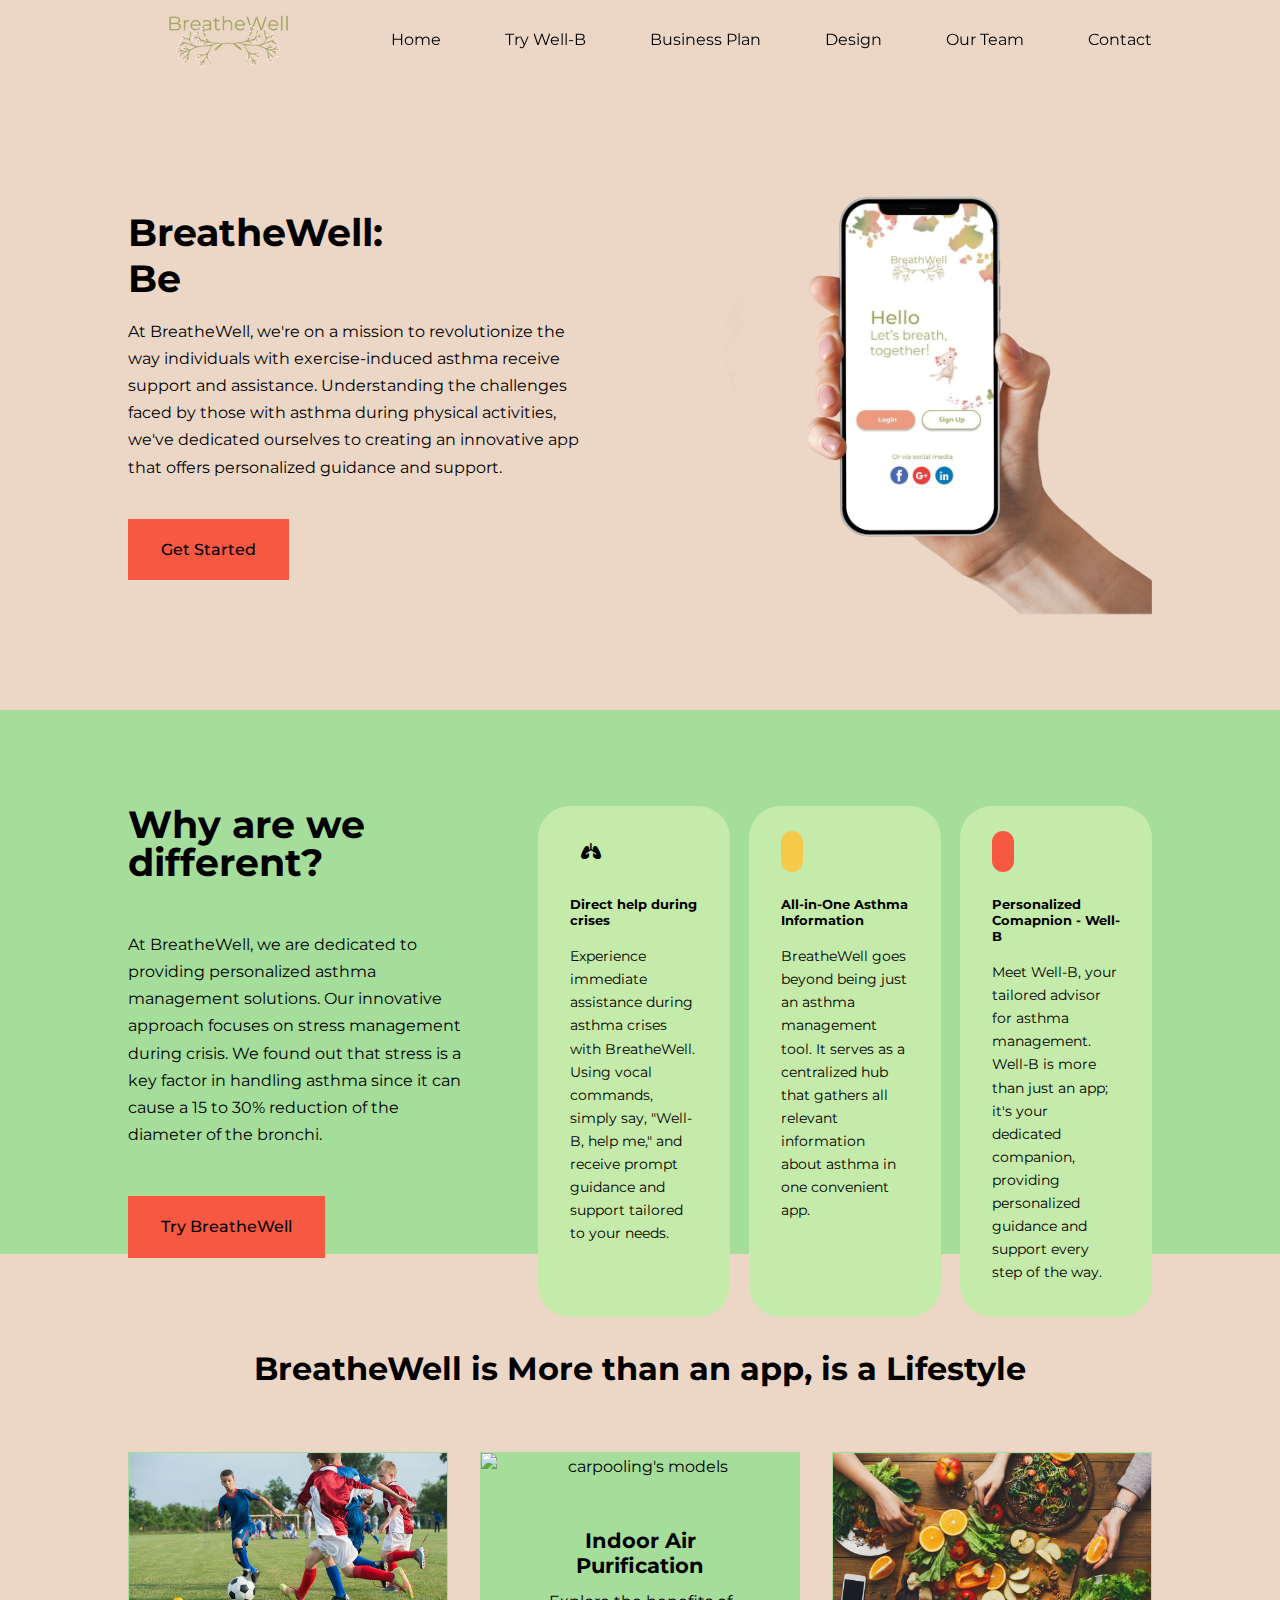
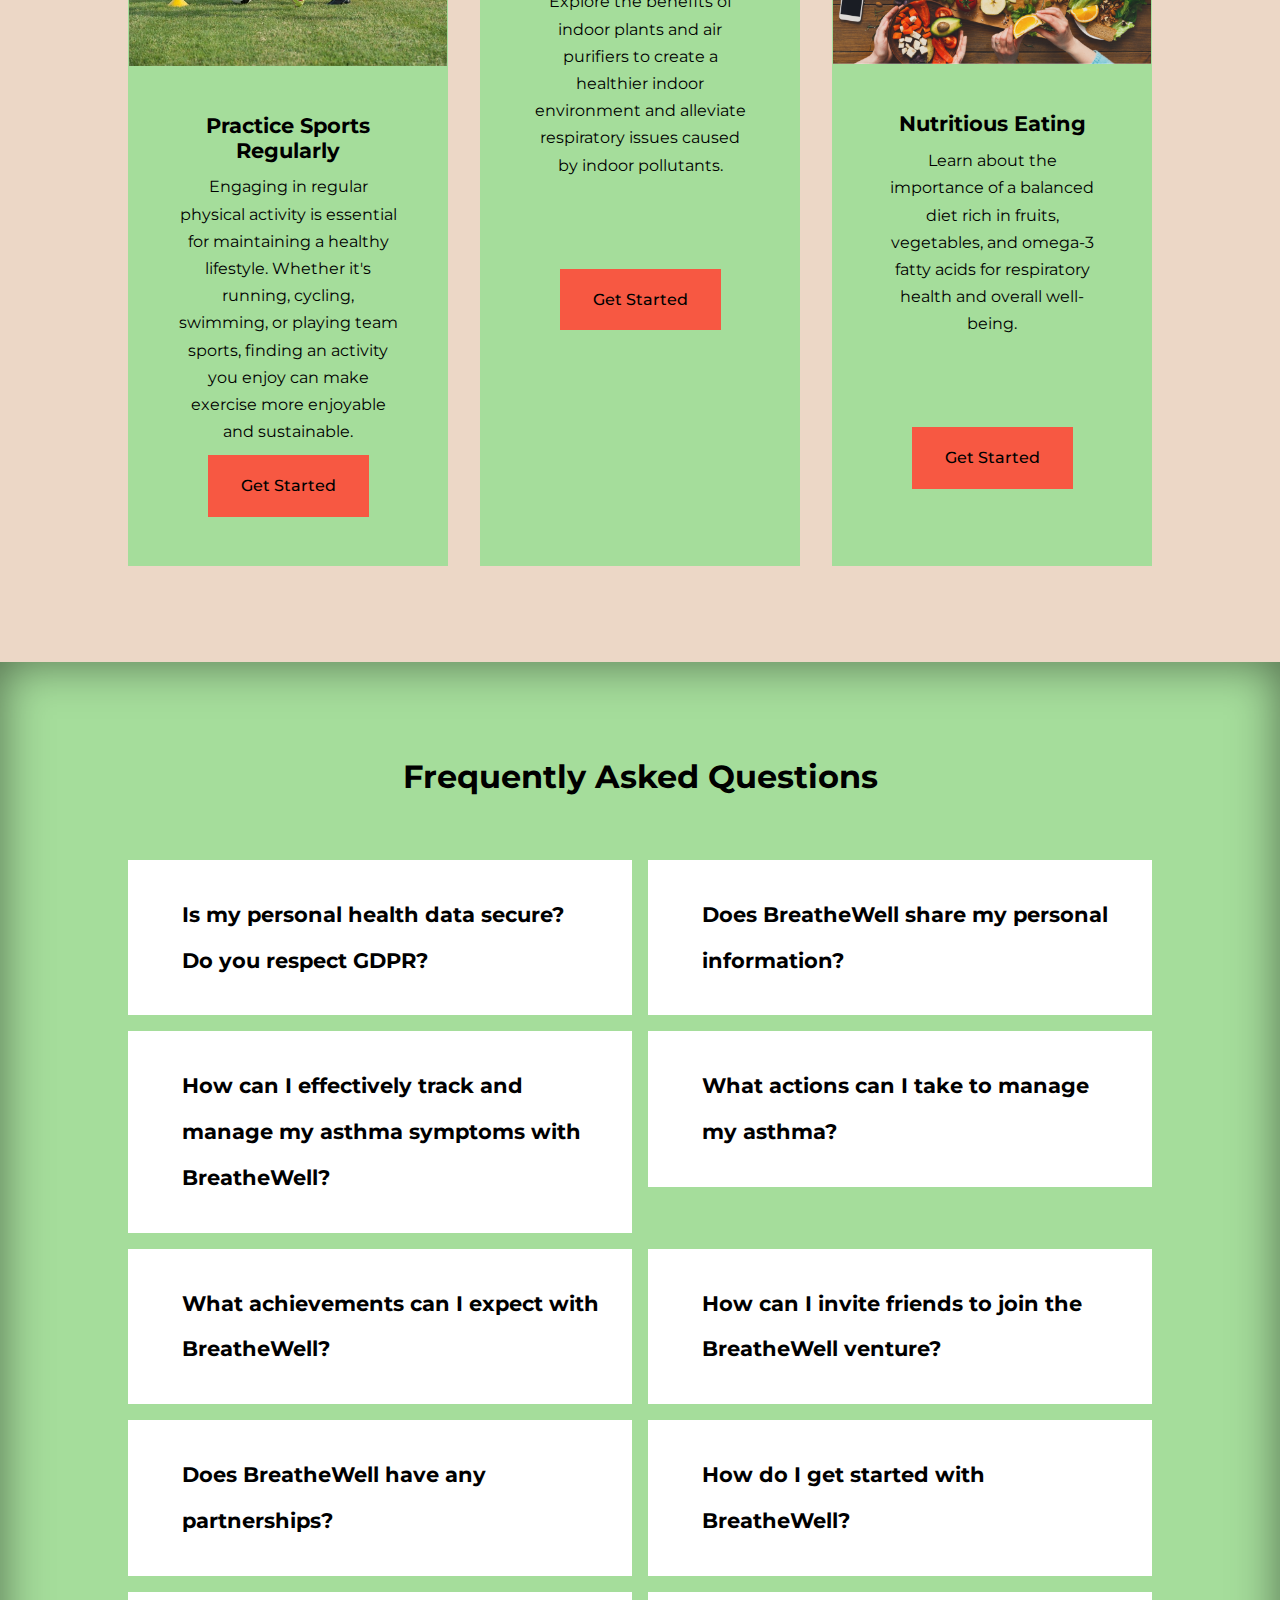
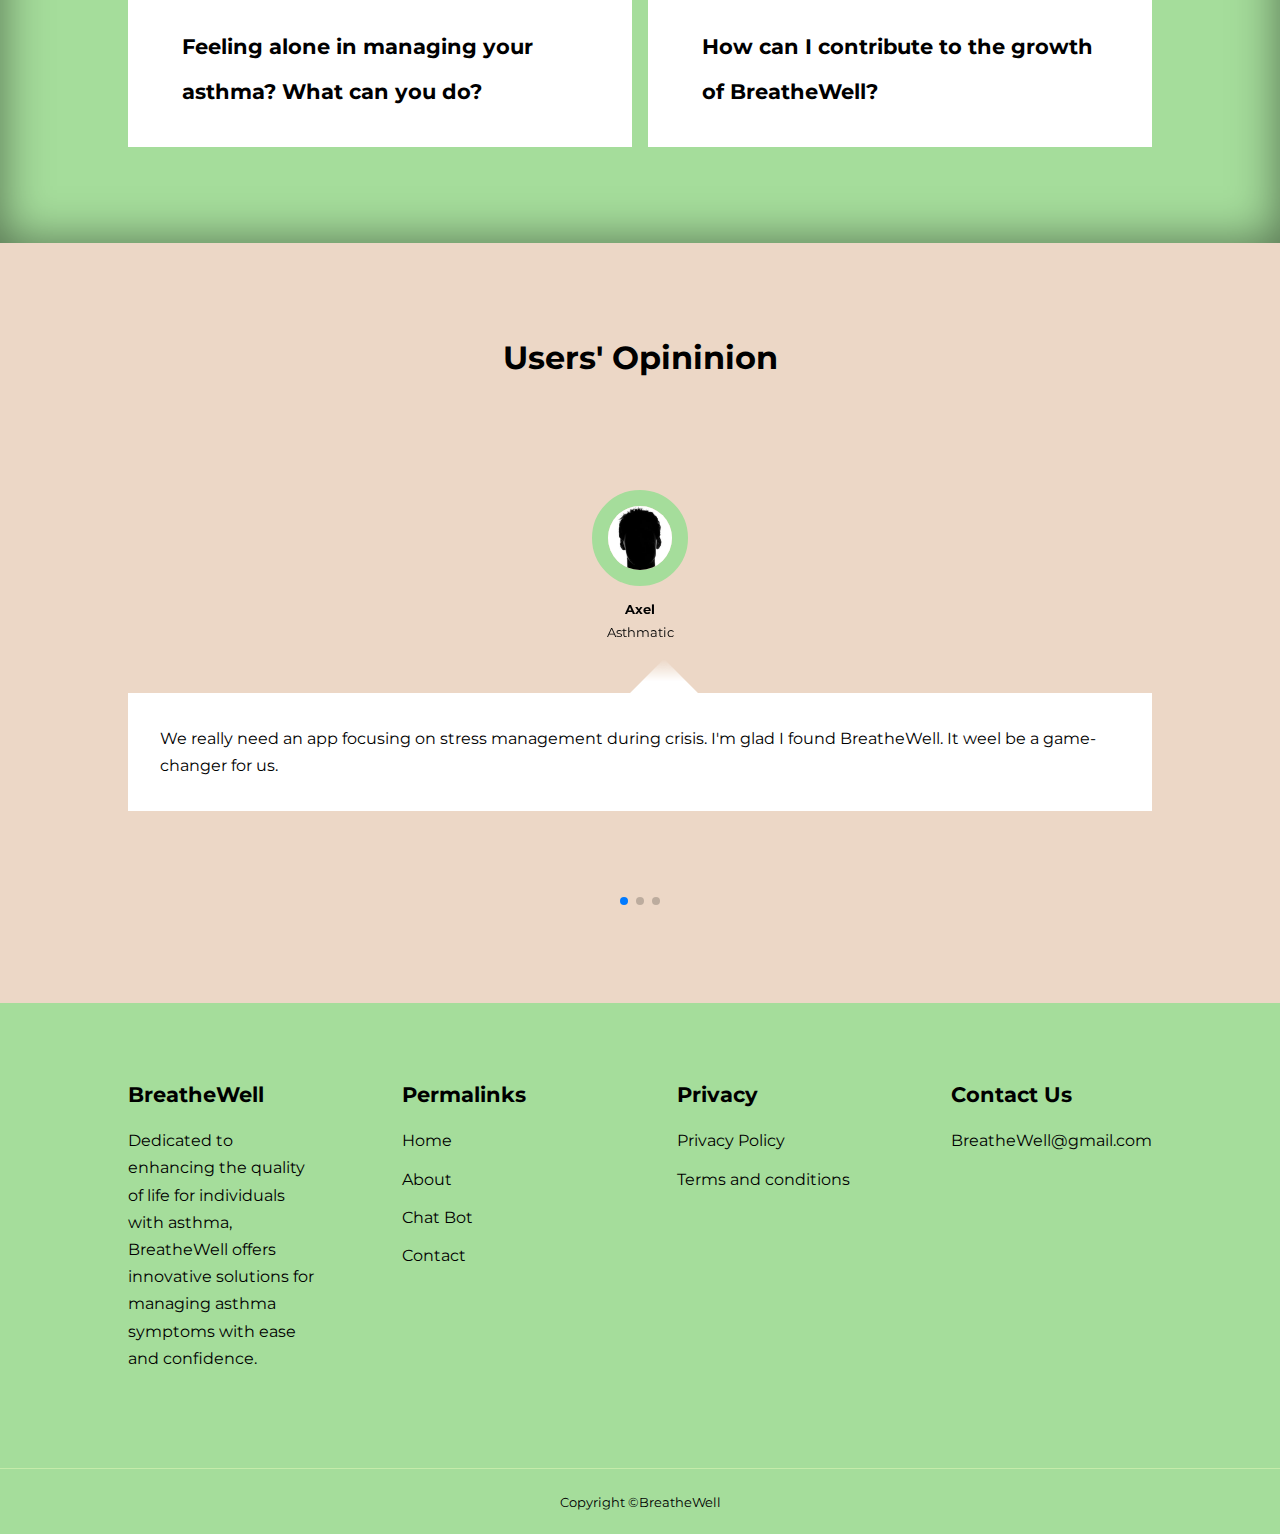
==== index.html @ 23c82743 "first commit" ====
<!DOCTYPE html>
<html lang="en">
<head>
    <meta charset="UTF-8">
    <meta http-equiv="X-UA-Compatible" content="IE=edge">
    <meta name="viewport" content="width=device-width, initial-scale=1.0">
    <title>BreatheWell Website</title>
    <link rel="shortcut icon" href="./images/illustrations/shortcutpic.png">

    <!-- INCONSCOUT CDN -->

    <link rel="stylesheet" href="https://unicons.iconscout.com/release/v4.0.0/css/line.css">
    <link rel="stylesheet" href="https://cdnjs.cloudflare.com/ajax/libs/font-awesome/5.15.4/css/all.min.css"/>


    <!-- GOOGLE FONTS -->

    <link rel="preconnect" href="https://fonts.googleapis.com">
    <link rel="preconnect" href="https://fonts.gstatic.com" crossorigin>
    <link href="https://fonts.googleapis.com/css2?family=Montserrat:wght@300;400;500;600;700;800;900&display=swap" rel="stylesheet">


    <!-- SWIPER JS -->

    <link rel="stylesheet" href="https://cdn.jsdelivr.net/npm/swiper@8/swiper-bundle.min.css"/>

    <link rel="stylesheet" href="./css/style.css?t=0">

    <!-- Style Backgroung Image ?-->

</head>
<body>

                          <!-- NAVBAR -->

    <nav>
        <div class="container nav__container">
            <a href="index.html"><img src="./images/illustrations/logo.png" alt="Description de la photo"> </a>
            <ul class="nav__menu">
                <li><a href="index.html">Home</a></li>
                <li><a href="actions.html">Try Well-B</a></li>
                <li><a href="businessplan.html">Business Plan</a></li>
                <li><a href="figma.html">Design</a></li>
                <li><a href="about.html">Our Team</a></li>
                <li><a href="contact.html">Contact</a></li>
            </ul>
            <button id="open-menu-btn"><i class="uil uil-ellipsis-h"></i></button>
            <button id="close-menu-btn"><i class="uil uil-multiply"></i></button>
        </div>
    </nav>


                        <!-- HEADER  -->

    <header>
        <div class="container header__container">
            <div class="header__left">
                <h1>BreatheWell: <br> Be <span class="auto-typing"></span></h1>
                <p>At BreatheWell, we're on a mission to revolutionize the way individuals with exercise-induced asthma receive support and assistance. Understanding the challenges faced by those with asthma during physical activities, we've dedicated ourselves to creating an innovative app that offers personalized guidance and support.
                </p>
                <a href="actions.html" class="btn btn-primary">Get Started</a>
            </div>

            <div class="header__right">
                <div class="header__right-image">
                    <img src="./images/illustrations/header-img.png" alt="image page principale">
                </div>
            </div>
        </div>
    </header> 

                        <!-- ABOUT BreathWell -->
    
                        <section class="categories">
                            <div class="container categories__container">
                                <div class="categories__left">
                                    <h1>Why are we different?</h1>
                                    <p>
                                        At BreatheWell, we are dedicated to providing personalized asthma management solutions. Our innovative approach focuses on stress management during crisis. We found out that stress is a key factor in handling asthma since it can cause a 15 to 30% reduction of the diameter of the bronchi.
                                    </p>
                                    <a href="try-breathwell.html" class="btn btn-primary">Try BreatheWell</a>
                                </div>
                                <div class="categories__right">
                                    <article class="category">
                                        <span class="category__icon"><i class="fas fa-lungs"></i> </span>
                                        <h5>Direct help during crises</h5>
                                        <p>
                                        Experience immediate assistance during asthma crises with BreatheWell. Using vocal commands, simply say, "Well-B, help me," and receive prompt guidance and support tailored to your needs.
                                    </article>
                                    <article class="category">
                                        <span class="category__icon"><i class="uil uil-heartbeat"></i></span>
                                        <h5>All-in-One Asthma Information</h5>
                                        <p>
                                            BreatheWell goes beyond being just an asthma management tool. It serves as a centralized hub that gathers all relevant information about asthma in one convenient app.
                                        </p>
                                    </article>
                                    <article class="category">
                                        <span class="category__icon"><i class="uil uil-heart"></i></span>
                                        <h5>Personalized Comapnion - Well-B</h5>
                                        <p>
                                            Meet Well-B, your tailored advisor for asthma management. Well-B is more than just an app; it's your dedicated companion, providing personalized guidance and support every step of the way.
                                        </p>
                                    </article>
                                </div>
                            </div>
                        </section>


                        <!-- ACTIONS -->


    <section class="actions">
        <h2>BreatheWell is More than an app, is a Lifestyle</h2>
        <div class="container actions__container">
            <artcile class="action">
                <div class="course__image">
                    <img src="./images/actions/Asphalte.jpg" alt="Asphalte's model">
                </div>
                <div class="action__info">
                    <h4 style="margin-bottom: 10px;">Practice Sports Regularly</h4>
                    <p style="margin-bottom: 10px;">Engaging in regular physical activity is essential for maintaining a healthy lifestyle. Whether it's running, cycling, swimming, or playing team sports, finding an activity you enjoy can make exercise more enjoyable and sustainable.</p>
                    <a href="actions.html" class="btn btn-primary">Get Started</a>
                </div>
            </artcile>

            <artcile class="action">
                <div class="course__image">
                    <img src="./images/actions/covoiturage.jpg" alt="carpooling's models">
                </div>
                <div class="action__info">
                    <h4 style="margin-bottom: 10px;" >Indoor Air Purification</h4>
                    <p style="margin-bottom: 90px;">Explore the benefits of indoor plants and air purifiers to create a healthier indoor environment and alleviate respiratory issues caused by indoor pollutants.</p>
                    <a href="actions.html" class="btn btn-primary">Get Started</a>
                </div>
            </artcile>

            <artcile class="action">
                <div class="course__image">
                    <img src="./images/actions/supermarket.jpg" alt="organic shop">
                </div>
                <div class="action__info">
                    <h4 style="margin-bottom: 10px;">Nutritious Eating</h4>
                    <p style="margin-bottom: 90px;">Learn about the importance of a balanced diet rich in fruits, vegetables, and omega-3 fatty acids for respiratory health and overall well-being.</p>
                    <a href="actions.html" class="btn btn-primary">Get Started</a>
                </div>
            </artcile>
        </div>
    </section>

                                          <!-- FAQ -->
    <section class="faqs">
        <h2>Frequently Asked Questions</h2>
        <div class="container faqs__container">
            <article class="faq">
                <div class="faq__icon"><i class="uil uil-plus-circle"></i></div>
                <div class="question__answer">
                    <h4>Is my personal health data secure? Do you respect GDPR?</h4>
                    <p>
                        Absolutely! We prioritize the security and privacy of your personal health data. Our platform follows stringent security measures to ensure that your information remains confidential and protected at all times.
                    </p>
                </div>
            </article>
    
            <article class="faq">
                <div class="faq__icon"><i class="uil uil-plus-circle"></i></div>
                <div class="question__answer">
                    <h4>Does BreatheWell share my personal information?</h4>
                    <p>
                        No, we do not share your personal information with third parties without your consent. Your privacy is our top priority, and we adhere to strict privacy policies to safeguard your data.
                    </p>
                </div>
            </article>
    
            <article class="faq">
                <div class="faq__icon"><i class="uil uil-plus-circle"></i></div>
                <div class="question__answer">
                    <h4>How can I effectively track and manage my asthma symptoms with BreatheWell?</h4>
                    <p>
                        With BreatheWell, you can easily monitor your asthma symptoms through our user-friendly interface. Log your symptoms, track triggers, and gain insights into your asthma management journey.
                    </p>
                </div>
            </article>
    
            <article class="faq">
                <div class="faq__icon"><i class="uil uil-plus-circle"></i></div>
                <div class="question__answer">
                    <h4>What actions can I take to manage my asthma?</h4>
                    <p>
                        BreatheWell provides personalized recommendations and guidance to help you manage your asthma effectively. From stress management techniques to personalized exercise plans, we've got you covered.
                    </p>
                </div>
            </article>
    
            <article class="faq">
                <div class="faq__icon"><i class="uil uil-plus-circle"></i></div>
                <div class="question__answer">
                    <h4>What achievements can I expect with BreatheWell?</h4>
                    <p>
                        By using BreatheWell, you can achieve better asthma management, improved fitness levels, and enhanced overall well-being. Our platform empowers you to take control of your asthma and live life to the fullest.
                    </p>
                </div>
            </article>
    
            <article class="faq">
                <div class="faq__icon"><i class="uil uil-plus-circle"></i></div>
                <div class="question__answer">
                    <h4>How can I invite friends to join the BreatheWell venture?</h4>
                    <p>
                        Share the benefits of BreatheWell with your friends and family by inviting them to join our platform. Simply send them an invitation through our app, and they can start their journey to better asthma management.
                    </p>
                </div>
            </article>
    
            <article class="faq">
                <div class="faq__icon"><i class="uil uil-plus-circle"></i></div>
                <div class="question__answer">
                    <h4>Does BreatheWell have any partnerships?</h4>
                    <p>
                        Yes, BreatheWell collaborates with healthcare providers, fitness experts, and asthma specialists to enhance our platform's features and services. These partnerships ensure that we deliver the best possible experience to our users.
                    </p>
                </div>
            </article>
    
            <article class="faq">
                <div class="faq__icon"><i class="uil uil-plus-circle"></i></div>
                <div class="question__answer">
                    <h4>How do I get started with BreatheWell?</h4>
                    <p>
                        Getting started with BreatheWell is simple. Download our app, create an account, and begin your journey to better asthma management. Our intuitive interface will guide you through the process step by step.
                    </p>
                </div>
            </article>
    
            <article class="faq">
                <div class="faq__icon"><i class="uil uil-plus-circle"></i></div>
                <div class="question__answer">
                    <h4>Feeling alone in managing your asthma? What can you do?</h4>
                    <p>
                        You're not alone! BreatheWell provides a supportive community where you can connect with others who understand what you're going through. Share experiences, tips, and encouragement to help each other on your asthma management journey.
                    </p>
                </div>
            </article>
    
            <article class="faq">
                <div class="faq__icon"><i class="uil uil-plus-circle"></i></div>
                <div class="question__answer">
                    <h4>How can I contribute to the growth of BreatheWell?</h4>
                    <p>
                        Help us spread the word about BreatheWell and its benefits. Share your positive experiences with others, participate in our community forums, and provide feedback to help us improve and grow. Together, we can make a difference in asthma management.
                    </p>
                </div>
            </article>
        </div>
    </section>
    


                    <!-- TESTIMONIALS -->

    <section class="container testimonials__container mySwiper">
        <h2>Users' Opininion</h2>
        <div class="swiper-wrapper">
            <article class="testimonial swiper-slide">
                <div class="avatar">
                    <img src="./images/people/users/anonymous4.jpg" alt="Jonevret's face">
                </div>
                <div class="testimonial__info">
                    <h5>Axel</h5>
                    <small>Asthmatic</small>
                </div>
                <div class="testimonial__body">
                    <p>
                        We really need an app focusing on stress management during crisis. I'm glad I found BreatheWell. It weel be a game-changer for us.
                    </p>
                </div>
            </article>

            <article class="testimonial swiper-slide">
                <div class="avatar">
                    <img src="./images/people/users/anonymous4.jpg" alt="Auriane's face">
                </div>
                <div class="testimonial__info">
                    <h5>Bruno</h5>
                    <small>Télécom Paris</small>
                </div>
                <div class="testimonial__body">
                    <p>
                        Lorem ipsum dolor sit amet consectetur adipisicing elit. Ipsa assumenda beatae ea sint excepturi, omnis nostrum dignissimos vero, accusantium labore eum numquam debitis aut iusto cupiditate a non aliquid temporibus.
                    </p>
                </div>
            </article>

            <article class="testimonial swiper-slide">
                <div class="avatar">
                    <img src="./images/people/users/anonymous4.jpg" alt="anonymous picture">
                </div>
                <div class="testimonial__info">
                    <h5>Valentin</h5>
                    <small>Télécom Paris</small>
                </div>
                <div class="testimonial__body">
                    <p>
                        Lorem ipsum dolor sit amet consectetur adipisicing elit. Ipsa assumenda beatae ea sint excepturi, omnis nostrum dignissimos vero, accusantium labore eum numquam debitis aut iusto cupiditate a non aliquid temporibus.
                    </p>
                </div>
            </article>
        </div>
        <div class="swiper-pagination"></div>
    </section>

                            <!-- FOOTER -->

    <footer>
        <div class="container footer__container">

            <div class="footer__1">
                <a href="index.html" class="footer__logo"><h4>BreatheWell</h4></a>
                <p>
                    Dedicated to enhancing the quality of life for individuals with asthma, BreatheWell offers innovative solutions for managing asthma symptoms with ease and confidence.
                </p>
            </div>

            <div class="footer__2">
                <h4>Permalinks</h4>
                <ul class="permalinks">
                    <li><a href="index.html">Home</a></li>
                    <li><a href="about.html">About</a></li>
                    <li><a href="actions.html">Chat Bot</a></li>
                    <li><a href="contact.html">Contact</a></li>
                </ul>
            </div>

            <div class="footer__3">
                <h4>Privacy</h4>
                <ul class="privacy">
                    <li><a href="#">Privacy Policy</a></li>
                    <li><a href="#">Terms and conditions</a></li>
                </ul>
            </div>

            <div class="footer__4">
                <h4>Contact Us</h4>
                <div>
                    <p>BreatheWell@gmail.com</p>
                </div>

                <ul class="footer__socials">
                    <li>
                        <a href="#"><i class="uil uil-facebook-f"></i></a>
                    </li>
                    <li>
                        <a href="#"><i class="uil uil-instagram"></i></a>
                    </li>
                    <li>
                        <a href="#"><i class="uil uil-twitter"></i></a>
                    </li>
                    <li>
                        <a href="#"><i class="uil uil-linkedin"></i></a>
                    </li>
                </ul>
            </div>
        </div>
        <div class="footer__copyright">
            <small>Copyright &copy;BreatheWell</small>
        </div>
    </footer>



                        <!-- SCRIPT  -->

    <script src="https://cdn.jsdelivr.net/npm/swiper@8/swiper-bundle.min.js"></script>
    <script src="./main.js?t=0"></script>

    <script src="https://cdn.jsdelivr.net/npm/typed.js@2.0.12"></script>
    <script>
        let typed = new Typed('.auto-typing',{
            strings: ['Active.','Supported.','Well!'],
            typeSpeed: 100, /*vitesse de saisie en ms*/
            backSpeed: 100, /*temps de suppression*/
            loop: true,
            fadeOut: true,
            fadeOutClass: 'typed-fade-out',
            fadeOutDelay: 500
        })
    </script>
    
    <script>
        var swiper = new Swiper(".mySwiper", {
      cssMode: true,
      navigation: {
        nextEl: ".swiper-button-next",
        prevEl: ".swiper-button-prev",
      },
      pagination: {
        el: ".swiper-pagination",
      },
      mousewheel: true,
      keyboard: true,
    });
    </script>

</body>
</html>
---- css/style.css ----
* {
    margin: 0;
    padding: 0;
    border: 0;
    outline: 0;
    text-decoration: none;
    list-style: none;
    box-sizing: border-box;
}

:root {
    --color-primary: rgba(255, 255, 255, 1.0); /*Primary color to define*/
    --color-success: #C5EBAA;
    --color-warning: #f7c94b;
    --color-danger: #f75842;
    --color-danger-variant: rgba(247, 88, 66, 0.4);
    --color-white: #000;
    --color-light: rgba(255, 255, 255, 0.7);
    --color-black: #000;
    --color-bg: #ECD7C6;
    --color-bg1: #A5DD9B;
    --color-bg2: #C5EBAA ;

    --container-width-lg: 80%;
    --container-width-md: 90%;
    --container-width-sm: 94%;

    --transition: all 400ms ease;
}

body {
    font-family: 'Montserrat', sans-serif !important;
    line-height: 1.7;
    color: var(--color-white) !important;
    background: var(--color-bg) !important;
    text-decoration: none !important;
}

.container {
    width: var(--container-width-lg);
    margin: 0 auto;
}

section {
    padding: 6rem 0;
}

section h2 {
    text-align: center;
    margin-bottom: 4rem;
}

h1, h2, h3, h4, h5 {
    line-height: 1.2;
}

h1{
    font-size: 2.4rem;
}

h2 {
    font-size: 2rem;
}

h3 {
    font-size: 1.6rem;
}

h4 {
    font-size: 1.3rem;
}

a {
    color: var(--color-white);
}

img {
    width: 100%;
    display: block;
    object-fit: cover;
}

.btn {
    display: inline-block;
    background: var(--color-danger);
    color: var(--color-black);
    padding: 1rem 2rem;
    border: 1px solid transparent;
    font-weight: 500;
    transition: var(--transition);
}

.btn:hover {
    background: transparent;
    color: var(--color-white);
    border-color: var(--color-white);
}

.btn-primary {
    background: var(--color-danger);
    color: var(--color-white);
}

/* --------- NAVBAR --------- */

nav {
    background: transparent;
    width: 100vw;
    height: 5rem;
    position: fixed;
    top: 0;
    z-index: 11;
}

/* change navbar style on scroll */
.window-scroll {
    background: var(--color-primary);
    box-shadow: 0 1rem 2rem rgba(0, 0, 0, 0.2);
}

.nav__container {
    height: 100%;
    display: flex;
    justify-content: space-between;
    align-items: center;
}

.nav__container a {
    text-decoration: none;
    color: var(--color-white);
}

nav button {
    display: none;
}

.nav__menu {
    display: flex;
    align-items: center;
    gap: 4rem;
}

.nav__menu a {
    font-style: 0.9rem;
    transition: var(--transition);
    color: var(--color-white);
}

.nav__menu a:hover {
    color: #A0522D;
    text-decoration: none !important;
}


/* --------- HEADER --------- */

header {
    position: relative;
    top: 5rem; /* juste under the navbar*/
    overflow: hidden;
    height: 70vh; /* change this ?*/
    margin-bottom: 5rem;
}

.header__container {
    display: grid;
    grid-template-columns: 1fr 1fr;
    align-items: center;
    gap: 5rem;
    height: 100%;
}

.header__left p {
    margin: 1rem 0 2.4rem;
}

/* --------- CATEGORIES --------- */

.categories {
    background: var(--color-bg1);
    height: 34rem;
}

.categories h1 {
    line-height: 1;
    margin-bottom: 3rem;
}

.categories__container {
    display: grid;
    grid-template-columns: 40% 60%;
}

.categories__left {
    margin-right: 4rem;
}

.categories__left p {
    margin: 1rem 0 3rem;
}

.categories__right {
    display: grid;
    grid-template-columns: repeat(3, 1fr);
    gap: 1.2rem;
}

.category {
    background: var(--color-bg2);
    padding: 2rem;
    border-radius: 2rem;
    transition: var(--transition);
}

.category:hover {
    box-shadow: 0 3rem 3rem rgba(0,0,0,0.3);
    z-index: 1;
}

.category:nth-child(1) .category__icon{
    background: var(--color-success) ;
}

.category:nth-child(2) .category__icon{
    background: var(--color-warning) ;
}

.category:nth-child(3) .category__icon{
    background: var(--color-danger) ;
}

.category__icon {
    background: var(--color-primary);
    padding: 0.7rem;
    border-radius: 0.9rem;
}

.category h5 {
    margin: 2rem 0 1rem;
}

.category p {
    font-size: 0.85rem;
}

/* --------- Popular Actions --------- */

.actions__container {
    display: grid;
    grid-template-columns: repeat(3, 1fr);
    gap: 2rem;
}

.action {
    background: var(--color-bg1);
    text-align: center;
    border: 1px solid transparent;
    transition: var(--transition);
}

.action:hover {
    background: transparent;
    border-color: var(--color-primary);
}

.action__info {
    padding: 3rem;
    
}

.course__info p {
    margin: 1.2rem 0 2rem;
    font-size: 0.9rem;
}

/* --------- FAQS --------- */

.faqs {
    background: var(--color-bg1);
    box-shadow: inset 0 0 3rem rgba(0, 0, 0, 0.5);
}

.faqs__container {
    display: grid;
    grid-template-columns: 1fr 1fr;
    gap: 1rem;
}

.faq {
    padding: 2rem;
    display: flex;
    align-items: center;
    gap: 1.4rem;
    height: fit-content;
    background: var(--color-primary);
    cursor: pointer;
}

.faq h4 {
    font-style: 1rem;
    line-height: 2.2;
}

.faq__icon {
    margin-top: 0.6rem;
    align-self: flex-start;
    font-style: 1.2rem;
}

.faq p {
    margin-top: 0.8rem;
    display: none;
}

.faq.open p {
    display: block;
}

/* --------- TESTIMONIALS --------- */

.testimonials__container {
    overflow-x: hidden;
    position: relative;
    margin-bottom: 5rem;
}

.testimonial {
    padding-top: 2rem;
    margin: 1rem;
}

.avatar {
    width: 6rem;
    height: 6rem;
    border-radius: 50%;
    overflow: hidden;
    margin: 0 auto 1rem;
    border: 1rem solid var(--color-bg1);
}

.testimonial__info {
    text-align: center;
}

.testimonial__body {
    background: var(--color-primary);
    padding: 2rem;
    margin-top: 3rem;
    position: relative;
}

.testimonial__body::before {
    content: "";
    display: block;
    background: linear-gradient(135deg, transparent,  var(--color-primary), var(--color-primary), var(--color-primary));
    width: 3rem;
    height: 3rem;
    position: absolute;
    left: 50%;
    top: -1.5rem;
    transform: rotate(45deg);
}

/* --------- FOOTER --------- */

footer {
    background: var(--color-bg1);
    padding-top: 5rem;
    font-style: 9rem;
}

.footer__container {
    display: grid;
    grid-template-columns: repeat(4, 1fr);
    gap: 5rem;
}

.footer__container > div h4 {
    margin-bottom: 1.2rem;
}

.footer__1 p {
    margin: 0 0 2rem;
}

footer ul li {
    margin-bottom: 0.7rem;
}

footer ul li a:hover {
    text-decoration: underline;
}

.footer__socials {
    display: flex;
    gap: 1rem;
    font-size: 1.2em;
    margin-top: 2rem;
}

.footer__copyright {
    text-align: center;
    margin-top: 4rem;
    padding: 1.2rem 0;
    border-top: 1px solid var(--color-bg2);
}

/* --------- MEDIA QUERIES (TABLETS) --------- */

@media screen and (max-width: 1024px) {
    .container{
        width: var(--container-width-md);
    }

    h1 {
        font-size: 2.2rem;
    }

    h2 {
        font-size: 1.7rem;
    }

    h3 {
        font-size: 1.4rem;
    }

    h4 {
        font-size: 1.2rem;
    }

    /* ----------- NAVBAR --------- */

    nav button {
        display: inline-block;
        background: transparent;
        font-size: 1.8rem;
        color: var(--color-white);
        cursor: pointer;
    }

    nav button#close-menu-btn {
        display: none;
    }

    .nav__menu {
        position: fixed;
        top: 5rem;
        right: 5%;
        height: fit-content;
        width: 18rem;
        flex-direction: column;
        gap: 0;
        display: none;
    }

    .nav__menu li {
        width: 100%;
        height: 5.8rem;
        animation: animateNavItems 400ms linear forwards;
        transform-origin: top right;
        opacity: 0;
    }

    .nav__menu li:nth-child(2) {
        animation-delay: 150ms;
    }

    .nav__menu li:nth-child(3) {
        animation-delay: 300ms;
    }

    .nav__menu li:nth-child(4) {
        animation-delay: 450ms;
    }

    .nav__menu li:nth-child(5) {
        animation-delay: 600ms;
    }

    @keyframes animateNavItems {
        0% {
            transform: rotateZ(-90deg) rotateX(90deg) scale(0.1);
        }
        100% {
            transform: rotateZ(0) rotateX(0) scale(1);
            opacity: 1;
        }
    }

    .nav__menu li a {
        background: var(--color-primary);
        box-shadow: -4rem 6rem 10rem rgba(0, 0, 0, 0.6);
        width: 100%;
        height: 100%;
        display: grid;
        place-items: center;
    }

    .nav__menu li a:hover {
        background: var(--color-bg2);
        color: var(--color-white);
    }

    /* --------- HEADER --------- */

    header {
        height: 52vh;
        margin-bottom: 5rem;
    }

    .header__container  {
        gap: 0;
        padding-bottom: 3rem;
    }

    /* --------- CATEGORIES --------- */

    .categories {
        height: auto;
    }

    .categories__container {
        grid-template-columns: 1fr;
        gap: 3rem;
    }

    .categories__left {
        margin-right: 0;

    }

    /* --------- POPULAR ACTIONS --------- */

    .actions {
        margin-top: 0;
    }

    .actions__container {
        grid-template-columns: 1fr 1fr;
    }

    /* --------- FAQS --------- */

    .faqs__container {
        grid-template-columns: 1fr;
    }

    .faq {
        padding: 1.5rem;
    }

    /* --------- FOOTER --------- */

    .footer__container {
        grid-template-columns: 1fr 1fr;
    }
}

/* ---------  MEDIA QUERIES (PHONES) --------- */

@media screen and (max-width: 600px) {
    .container {
        width: var(--container-width-sm);
    }

    /* ---------NAVBAR --------- */

    .nav__menu {
        right: 3%;
    }

    /* --------- HEADER --------- */

    header {
        height: 100vh;
    }

    .header__container {
        grid-template-columns: 1fr;
        text-align: center;
        margin-top: 0;
    }

    .header__left p {
        margin-bottom: 1.3rem;
    }

    /* --------- CATEGORIES --------- */

    .categories__right {
        grid-template-columns: 1fr 1fr;
        gap: 0.7rem;
    }

    .category {
        padding: 1rem;
        border-radius: 1rem;
    }

    .category__icon {
        margin-top: 1px;
        /* display: inline-block; */
    }

    /* --------- POPULAR ACTIONS --------- */

    .actions__container {
        grid-template-columns: 1fr;
    }

    /* --------- TESTIMONIALS --------- */

    .testimonial__body {
        padding: 1.2rem;
    }

    /* --------- FOOTER --------- */

    .footer__container {
        grid-template-columns: 1fr;
        text-align: center;
        gap: 2rem;
    }

    .footer__1 p {
        margin: 1rem auto;
    }

    .footer__socials {
        justify-content: center;
    }
}

/* --------- NAVBAR v2 --------- */

.nav__menu i {
    cursor: pointer;
    transition: var(--transition);
}

.nav__menu i:hover {
    color: var(--color-bg2);
}

.sub-menu-wrap {
    position: absolute;
    top: 100%;
    right: 10%;
    width: 280px;
    max-height: 0px;
    overflow: hidden;
    transition: max-height 0.5s;
}

.sub-menu-wrap.open-menu {
    max-height: 400px
}

.sub-menu {
    background: var(--color-primary);
    padding: 20px;
    margin: 10px;
}

.user-info {
    display: flex;
    align-items: center;
}

.user-info h4 {
    font-weight: 510;
}

.user-info i {
    margin-right: 15px;
}

.sub-menu hr {
    border: 0;
    height: 1px;
    width: 100%;
    background: var(--color-white);
    margin: 15px 0 10px;
}

.sub-menu-link {
    display: flex;
    align-items: center;
    text-decoration: none;
    color: var(--color-white);
    margin: 12px 0;
}

.sub-menu-link p {
    width: 100%;
}

.sub-menu-link i {
    margin-right: 15px;
}

.sub-menu-link span {
    font-size: 22px;
    transition: var(--transition);
}

.sub-menu-link:hover span {
    transform: translateX(5px);
}

.sub-menu-link:hover p {
    font-weight: 600;
}

/* Ajoutez ceci à votre fichier style.css */
.chatbot-frame {
    display: block;
    margin-left: auto;
    margin-right: auto;
    width: 95%; /* ou la largeur que vous préférez */
    margin: 0 auto; /* Cela centrera l'iframe s'il est moins large que son conteneur */
    height: 0 auto;
}

@media screen and (max-width: 1024px) {
    .chatbot-frame {
        width: 100%;
    }
}

@media screen and (max-width: 600px) {
    .chatbot-frame {
        width: 100%;
    }
}
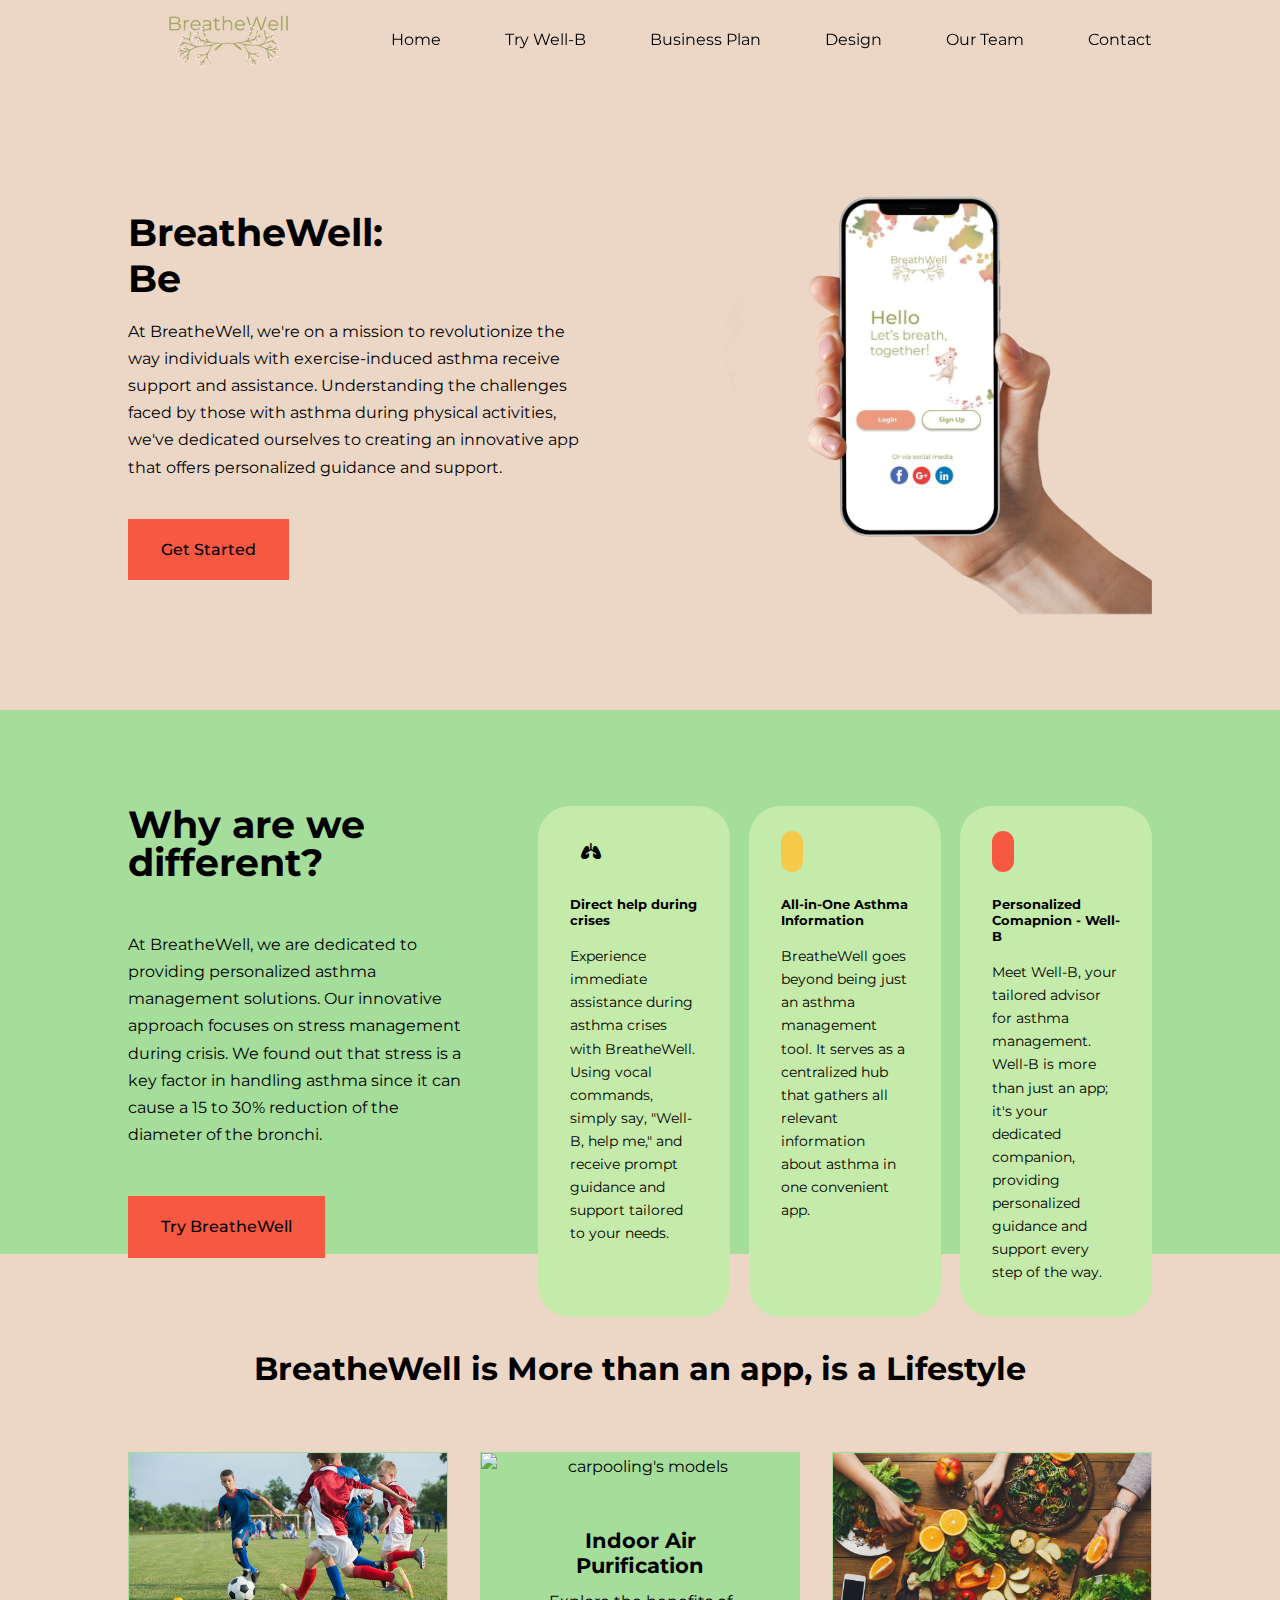
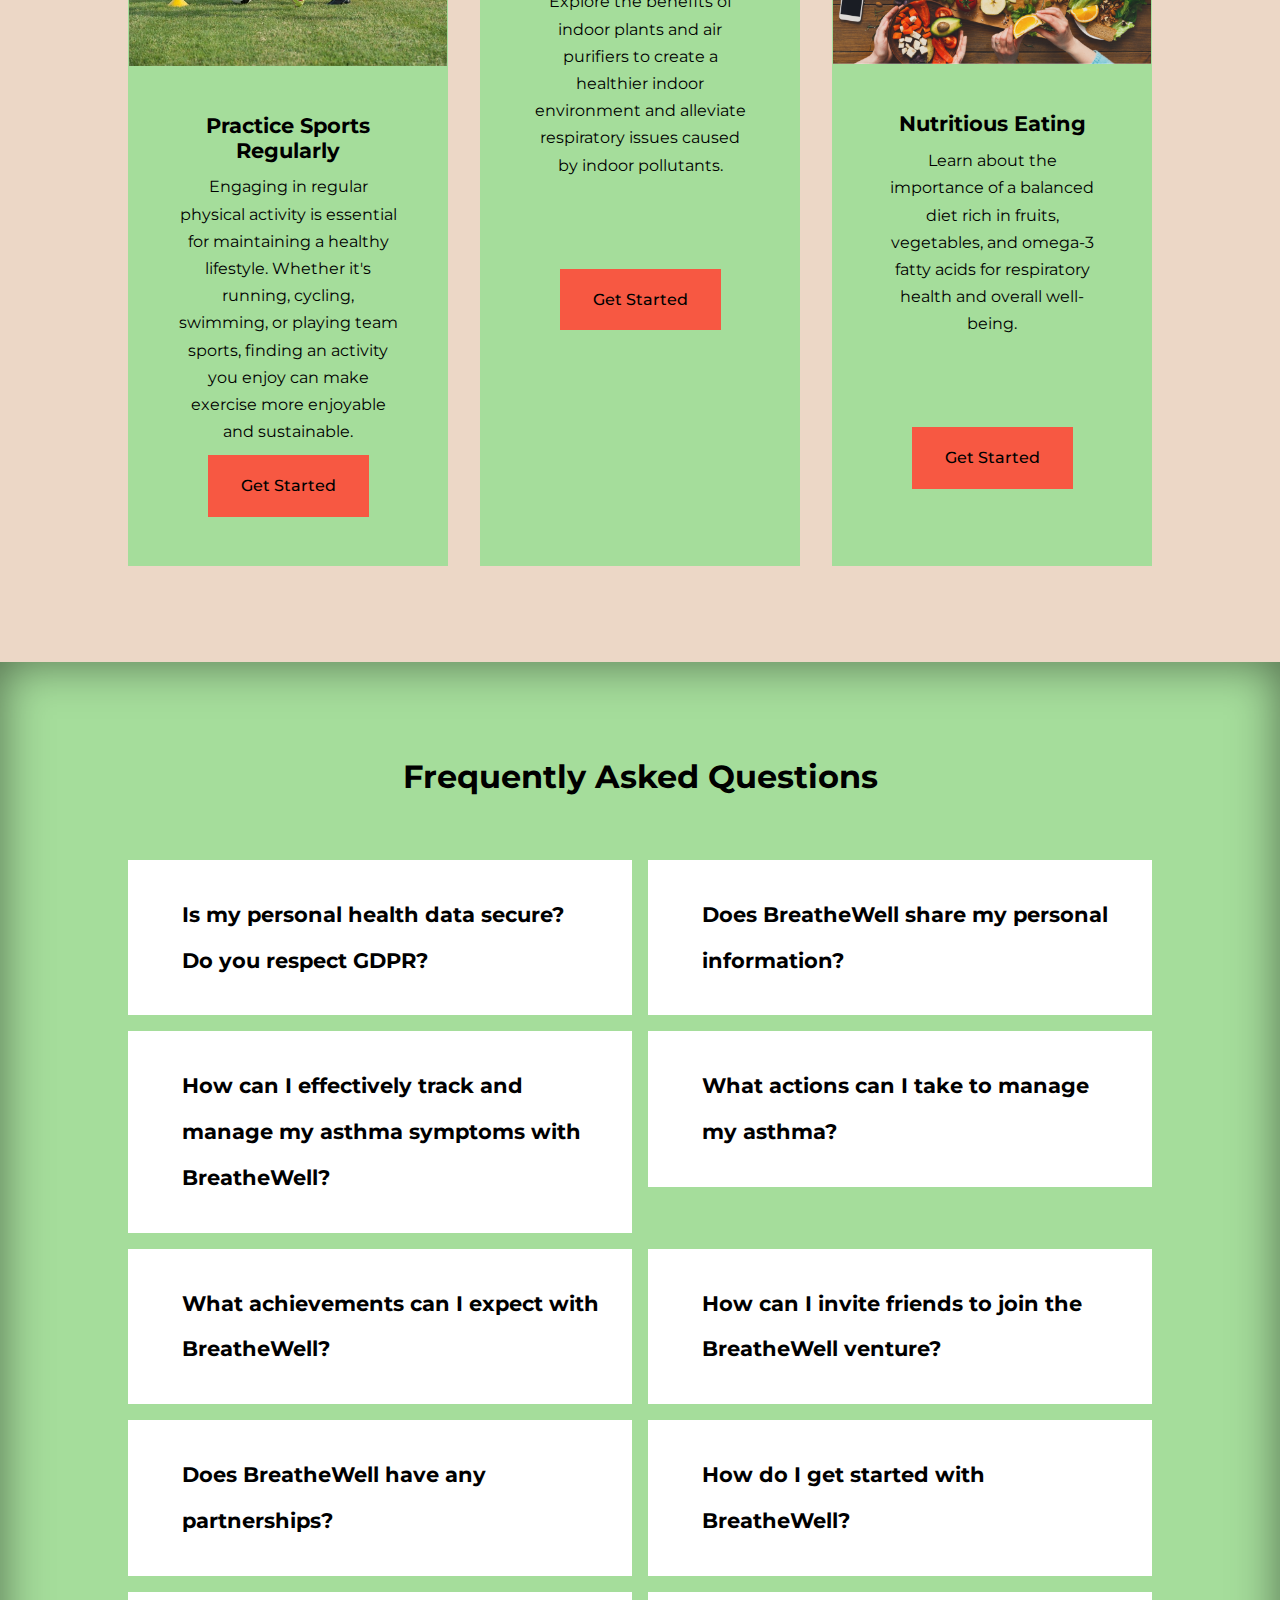
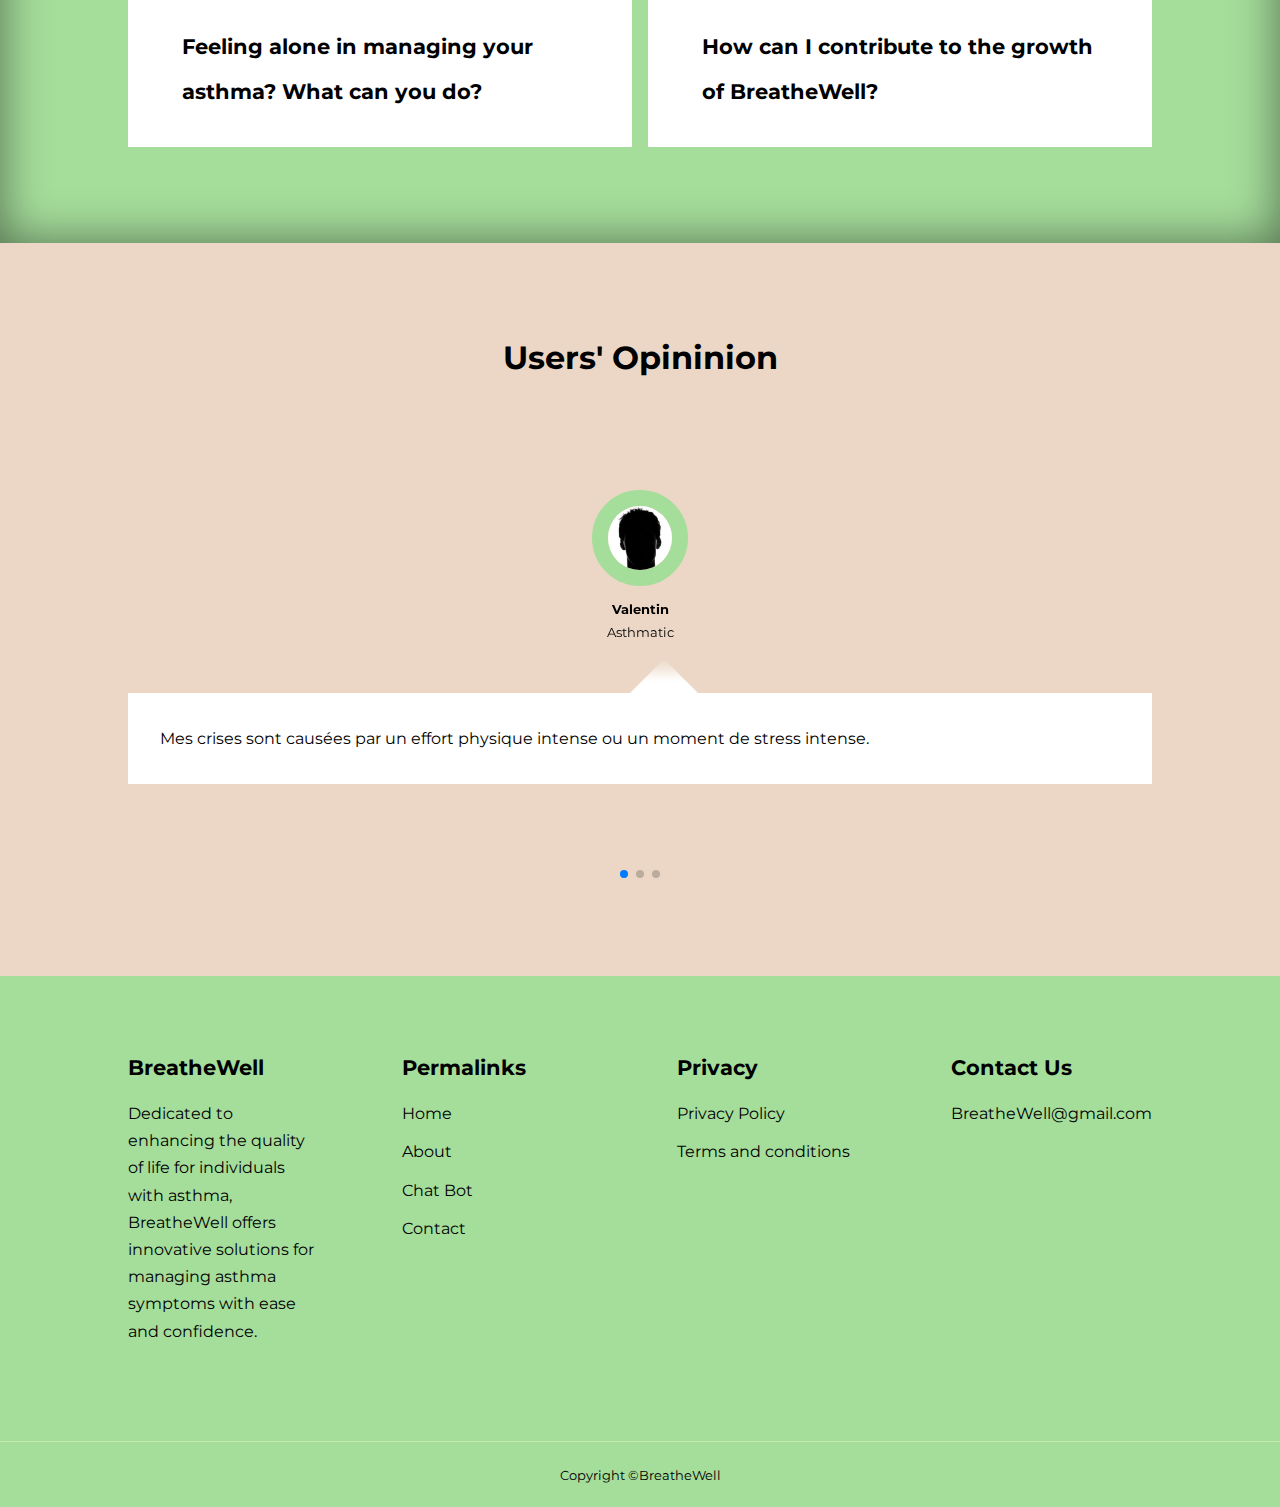
==== commit a36e38c0: "changements détails" ====
--- a/index.html
+++ b/index.html
@@ -78,7 +78,7 @@
                                     <p>
                                         At BreatheWell, we are dedicated to providing personalized asthma management solutions. Our innovative approach focuses on stress management during crisis. We found out that stress is a key factor in handling asthma since it can cause a 15 to 30% reduction of the diameter of the bronchi.
                                     </p>
-                                    <a href="try-breathwell.html" class="btn btn-primary">Try BreatheWell</a>
+                                    <a href="actions.html" class="btn btn-primary">Try BreatheWell</a>
                                 </div>
                                 <div class="categories__right">
                                     <article class="category">
@@ -265,12 +265,12 @@
                     <img src="./images/people/users/anonymous4.jpg" alt="Jonevret's face">
                 </div>
                 <div class="testimonial__info">
-                    <h5>Axel</h5>
+                    <h5>Valentin</h5>
                     <small>Asthmatic</small>
                 </div>
                 <div class="testimonial__body">
                     <p>
-                        We really need an app focusing on stress management during crisis. I'm glad I found BreatheWell. It weel be a game-changer for us.
+                        Mes crises sont causées par un effort physique intense ou un moment de stress intense.
                     </p>
                 </div>
             </article>
@@ -281,11 +281,11 @@
                 </div>
                 <div class="testimonial__info">
                     <h5>Bruno</h5>
-                    <small>Télécom Paris</small>
+                    <small>Asthmatic</small>
                 </div>
                 <div class="testimonial__body">
                     <p>
-                        Lorem ipsum dolor sit amet consectetur adipisicing elit. Ipsa assumenda beatae ea sint excepturi, omnis nostrum dignissimos vero, accusantium labore eum numquam debitis aut iusto cupiditate a non aliquid temporibus.
+                        Le sport, le stress et le pollen. Ce serait bien d’avoir une app pour gérer touts ces paramètres.
                     </p>
                 </div>
             </article>
@@ -295,12 +295,12 @@
                     <img src="./images/people/users/anonymous4.jpg" alt="anonymous picture">
                 </div>
                 <div class="testimonial__info">
-                    <h5>Valentin</h5>
+                    <h5>Laurine</h5>
                     <small>Télécom Paris</small>
                 </div>
                 <div class="testimonial__body">
                     <p>
-                        Lorem ipsum dolor sit amet consectetur adipisicing elit. Ipsa assumenda beatae ea sint excepturi, omnis nostrum dignissimos vero, accusantium labore eum numquam debitis aut iusto cupiditate a non aliquid temporibus.
+                        Pendant mes crises, j’aimerai bien avoir un soutien pour m’aider. 
                     </p>
                 </div>
             </article>
